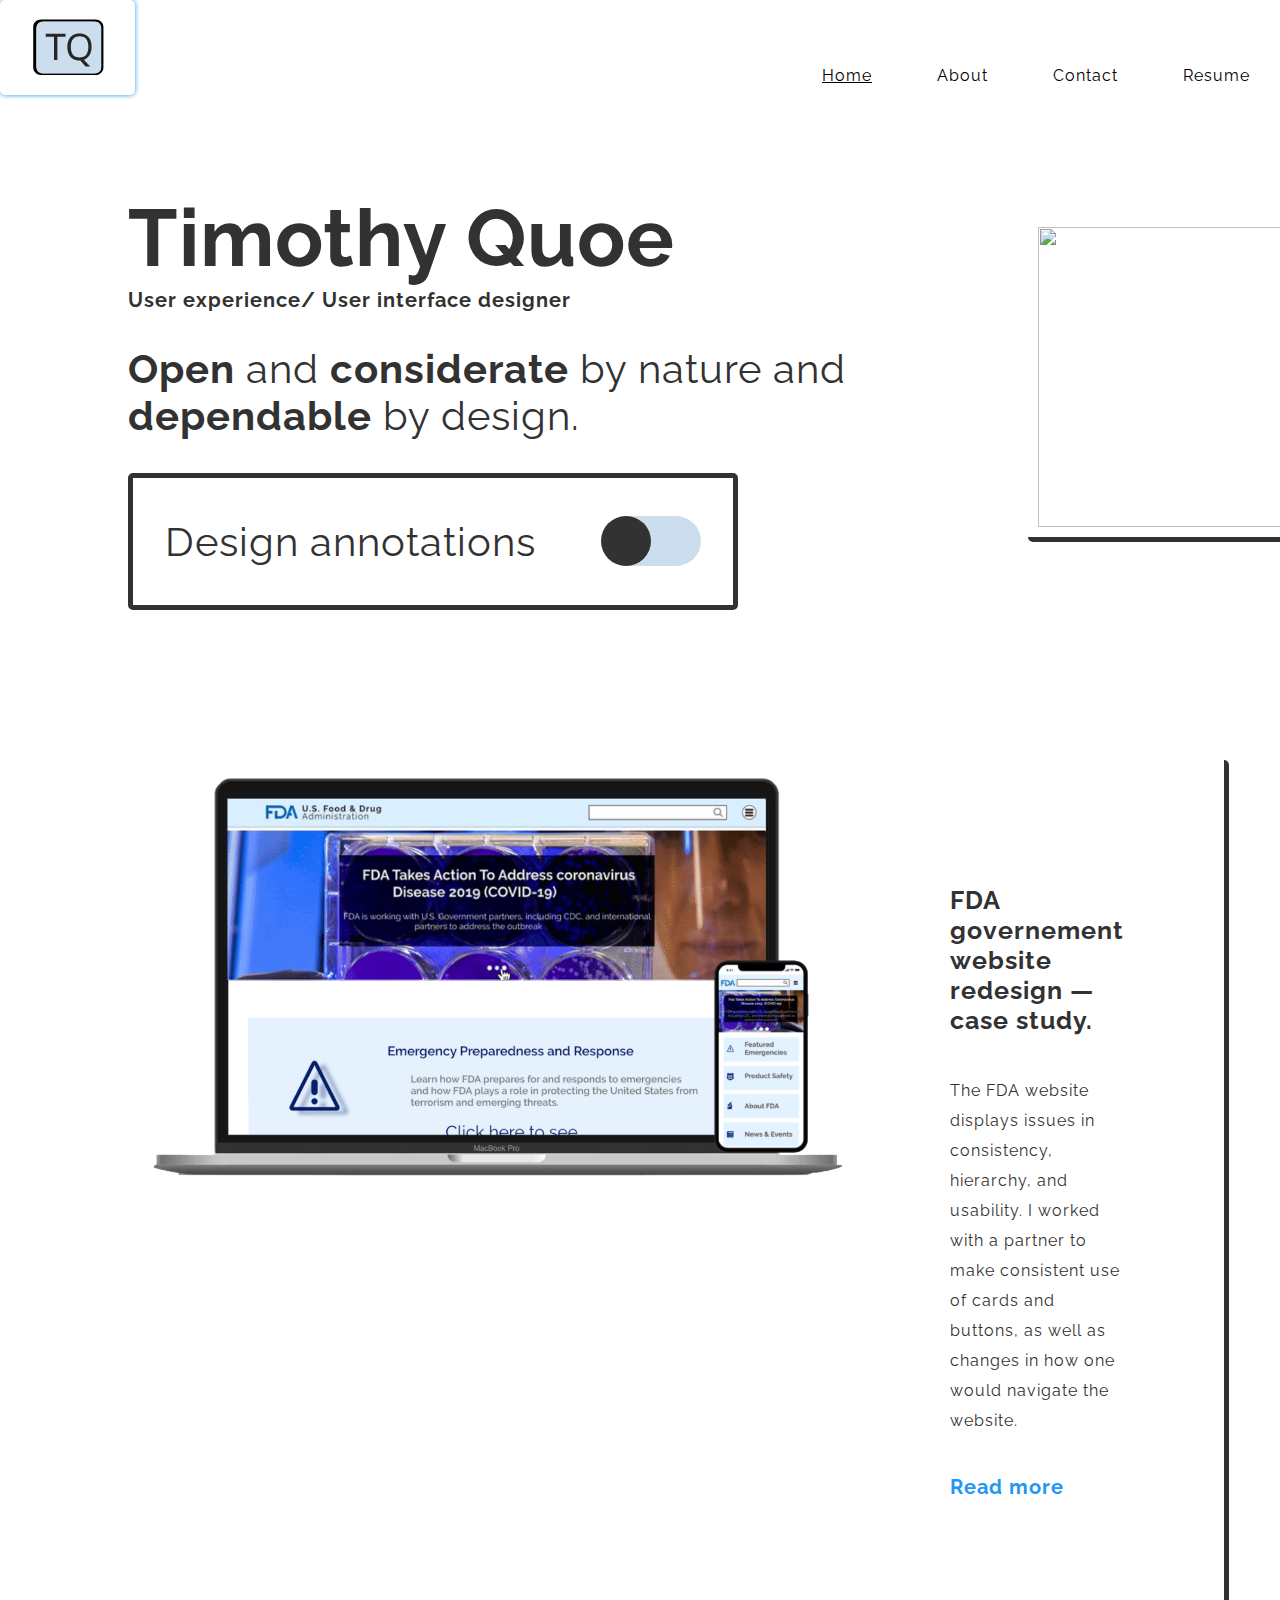
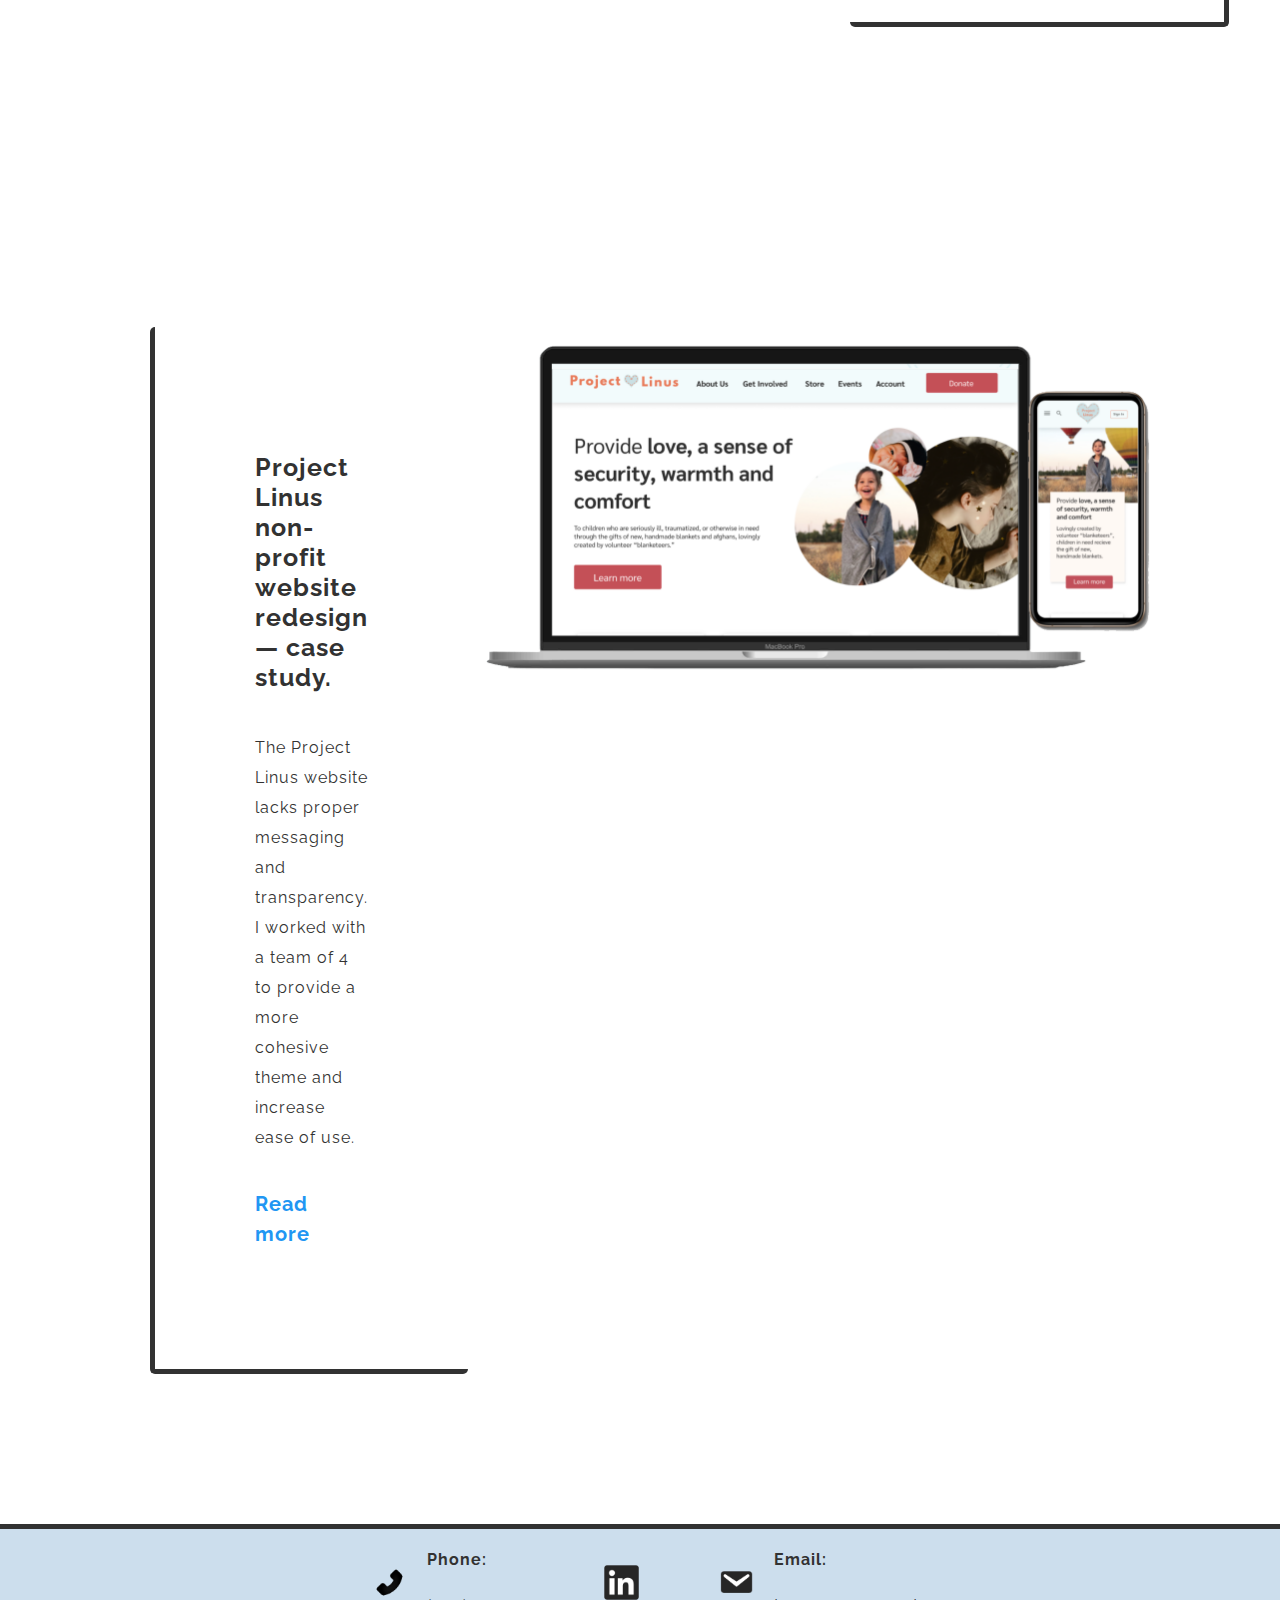
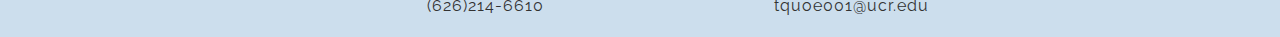
==== index.html @ a44e75f9 "all" ====
<html>

<head>
    <title>Timothy Quoe's portfolio page</title>

    <link href="https://fonts.googleapis.com/css2?family=Raleway&display=swap" rel="stylesheet">

    <link href="https://fonts.googleapis.com/css2?family=Raleway:wght@700&display=swap" rel="stylesheet">



    <link rel="stylesheet" type="text/css" href="css/style.css">

    <script src="https://ajax.googleapis.com/ajax/libs/jquery/3.5.1/jquery.min.js"></script>
</head>

<body>

    <!---Use this to help create annotations: nest elements to target child3-->
    <!--
    <div class="test">
        Content_1
        <div class="test_child1">
            Content_2
            <div class="test_child2">
                Content_3
                <div class="test_child3">
                    Content_4
                </div>
            </div>
        </div>
    </div>
    -->
    <!---Use this to help create annotations-->




    <!--Navigation-->
    <header>
        <nav class="layer_1">
            <div class="layer_2">
                <div class="layer_3">
                    <div class="layer_4_1">
                        <img src="images/Logo.V2svg.svg" id="logo" class="link">

                        <div class="layer_4_2 logo_annotation off on">
                            <p>The logo is placed in the top-left corner to create memorable branding, give easy access to
                            the homepage, and communicates the current website the user is on from a glance (Whitenton, 2016).</p>
                        </div>

                    </div>

                </div>

                <div class="layer_3">
                    <div class="layer_4_1">

                    <ul>
                        <li class="underline"><a href="index.html">Home</a></li>
                        <li><a href="about.html">About</a></li>
                        <li>Contact</li>
                        <li>Resume</li>
                    </ul>

                    <div class="layer_4_2 right off on">
                       <p>A recognizable navigation pattern makes it easier for users to find what they need. The current page is indicated by an underline.</p>
                    </div>

                </div>
                </div>
            </div>
        </nav>
    </header>

    <!--Main-->
    <!--Section 1-->
    <main>
    <section class="hero layer_1">


        <div>
            <div class="layer_3">
                <div class="layer_4_1">
                <h1>Timothy Quoe</h1>
                <h3>User experience/ User interface designer</h3>
                <h2><span class="bold">Open</span> and <span class="bold">considerate</span> by nature and <span
                        class="bold">dependable</span> by design.</h2>
                        <div class="layer_4_2 middle off on">
                            <p>Title, sub-title, and header are sperated by a clear hierarchy.
                            </p>

                            <p>
                                Use of different font weights aid in creating hierarchy, as well as highlight important words to make it easier to parse. Remember to keep font to background contrast high to remain accessible to those with poor vision!</p>
                        </div>
                    </div>
            </div>
            <!--toggle-->
            <div class="layer_3">
                <div class="layer_4_1">
            <div class="toggle_box">
                <p class="annotation_text">Design annotations</p>
                <label class="switch round">
                    <input type="checkbox" id="annotation_toggle" name="annotation_toggle" value="checked">
                    <span class="slider"></span>
                </label>
            </div>

            <div>
                <p class="layer_4_2 bold">Hover above a grey bracket to see why I made each design decision!</p>
            </div>
            <div class="layer_4_2 left off on">
                <p>The annotation toggle is used as the current call to action. As a designer, one needs to communicate design decisions. I wanted to emphasize that importance in my design process.
                </p>
                    <p>It is given a border to draw more attention and a toggle is used to switch between the two different states:
                    </p>
                    <p>1.) The minimalistic default state.</p> 
                    <p>2.) The information rich annotated state.</p>
            </div>

        </div>


            <div class="mobile_only">
                <p>**Want to see what it does? Vist on a desktop or tablet to see!</p>
            </div>

        </div>

            <!--toggle-->
        </div>

        <div class="center layer_3">
            <div class="layer_4_1">     

            <img id=main_photo src="images/main_photo.png">

            <div class="layer_4_2 middle top off on"><p>The picture sends gazes toward my name, priming recognition.</p> <p>It also adds a personal touch and peek into the life of the creator (Nielsen, 2010)!</p></div>

        </div>
        </div>



    </section>
    <!--Section 2-->
    <section class="case_studies">
        <div class="container layer_3">

            <div class="layer_4_1">
                <img class="display_left link" src="images/FDA.png">
                <div class="layer_4_2 img_annotation off on"><p>A large image display of a high fidelity version of the project gives a preview of the project as well as highlight the design. It is placed alongside a summary of the project to give context.</p></div>
            </div>


            <div class="layer_4_1">

            <div class="layer_4_2 bottom on off">
                <p>The content is cut off to indicate that there is more below the fold. This breaks the illusion of completeness (Flaherty, 2016).</p>
            </div>

            <div class="summary border_right">
                <p class="header">FDA governement website redesign — case study.
                </p>
                <p>
                    The FDA website displays issues in consistency, hierarchy, and usability. I worked with a partner to
                    make consistent use of cards and buttons, as well as changes in how one would navigate the website.
                </p>
                <p class="link">
                    Read more
                </p>

            </div>
        </div>
        </div>
        <div class="container tab_top">

            <div class="summary border_left layer_3">
                <p class="header">Project Linus non-profit website redesign — case study.
                </p>
                <p>
                    The Project Linus website lacks proper messaging and transparency. I worked with a team of 4 to
                    provide
                    a more cohesive theme and increase ease of use.
                </p>
                <p class="link">
                    Read more
                </p>
                <div class="layer_4_1">
                <div class="layer_4_2 read_more off on"><p>The read more link is colored blue and bolded to increase its salience as a call to action.</p></div>
            </div>
            </div>
            <div>
                <img class="display_right link" src="images/project_linus.png">
            </div>
        </div>
    </section>
    <!--Footer-->
<div class="layer_3">
    <div class="layer_4_1">

        <div class="layer_4_2 footer_annotation off on">
            <p>During testing a prototype of this portolio page, users expected to find contact information in the footer. This design choice is common and can be seen on other websites (Fessenden, 2019).</p>
        </div>

    </div>
</div>
    <footer>
        
        <div class="container_footer">
            <div>
                <img class="icon" src="images/icons/phone.png">
            </div>
            <div>
                <p class="bold">Phone:</p>
                <p>(626)214-6610</p>
            </div>
        </div>

        <div>
            <img class="icon link linkedin" src="images/icons/linkedin.png">
        </div>

        <div class="container_footer">
            <div>
                <img class="icon" src="images/icons/email.png">
            </div>

            <div>
                <p class="bold">Email:</p>
                <p>tquoe001@ucr.edu</p>
            </div>
        </div>
    </main>

    </footer>


    <script src="https://code.jquery.com/jquery-3.4.1.js"></script>
    <script src="js/index.js"></script>
</body>




</html>
---- css/style.css ----
/*  Test   place for annotations */

/*
.test {
  display: flex;
  width: 100%;
}

.test_child3{
  position: absolute;
  top: 25px;
  left: 25px;
  border: 1px solid red;
  z-index: 10000000;
}

.test_child2{
  position: relative;
  
}

.test_child1{
  display: flex;
  justify-content: center;
  align-items: center;
}

*/
/*  Test   */


/* annotations code */

.layer_1 {
  display: flex;
  width: 100%;
}

.layer_2 {
  display: flex;
  width: 100%;
  justify-content: space-between;

}

.layer_3 {
  position: relative;

}

.layer_4_1 {

}


.off {
  display: none;
}


.layer_4_2 {
  display: none;
  font-weight: bold;
}




.on {
  position: absolute;
  z-index: 10000000;
  border-radius: 5px;
  
  background-color: none;
  font-size: 0;
  border: 5px solid rgb(200, 200, 200);
  border-top: none;
  transition: font-size, .5s;
  transition: background-color, 1s;
  transition: border-top, .5s;
  transition: border, .5s;
  transition: color, .5s;
  transition: width, .5s;

}


.on:hover {
  font-size: medium;
  border: 5px solid #3D82C2;
  border-top: none;
  background-color: #3D82C2;
  color: white;

} 

.logo_annotation:hover {
  width: 200%;
}

.right {
  width: 50%;
  left: 10%;
}

.left {
  height: 20%;
  width: 75%
}


.middle {
  height: 50%;
  width: 10%;
  top: 50%;
  right: -1%;
  border: 5px solid rgb(200, 200, 200);
  border-left: none;

}

.top {
  height: 20%;
  top: 40%;
  right: -15%;
}

.bottom {
  border: 5px solid rgb(200, 200, 200);
  border-bottom: none;
  left: 90%;
  top: 10%;
}

.footer_annotation {
  width: 20%;
  border: 5px solid rgb(200, 200, 200);
  border-bottom: none;
  top: -50px;
}

.read_more {
  width: 10%;
}

.footer_annotation:hover {
  width: 40%
}

.read_more:hover {
  width: 20%;
}

.img_annotation {
 width: 40%;
}

.img_annotation:hover {
  width: 40%;
}

.right:hover {
  width: 80%;
}

.middle:hover {
  height: 70%;
  width: 50%;
}
.top:hover {
  height: 35%;
}

.bottom:hover {
  width: 8%;
  height: 40%;
}

.left:hover {
  height: 125%;
  width: 75%;
}

/*body stuff*/
body {
  font-family: "Raleway", sans-serif;
  min-width: 300px;
  letter-spacing: 1px;
  line-height: 30px;
  color: rgb(50, 50, 50);
  margin: 0 auto;
}

a {
  text-decoration: none;
  color: inherit;
}

a:hover {
  text-decoration: none;
  cursor: pointer;
  cursor: pointer;
  color: blue;
  box-shadow: 0 0 5px #2196f3;
  border-radius: 5px;
}

li {
  display: inline-block;
  padding: 30px;
  padding-top: 45px;
}
.underline {
  text-decoration: underline;
}
#logo {
  padding-top: 10px;
  padding-left: 30px;
  padding-bottom: 10px;
  padding-right: 30px;
  width: 75px;
}

nav {
  color: black;
}
/* hero section */
.hero {
  display: flex;
  width: 75%;
  margin-left: 10%;
  line-height: normal;
  flex-direction: row;
}


.title {
  margin-right: 200px;
  padding-left: 200px;
  padding-right: 200px;
  padding-bottom: 100px;
}

h1 {
  font-size: 80px;
  font-weight: bold;
}

h3 {
  font-size: 20px;
  margin-top: -50px;
}

h2 {
  font-size: 40px;
  font-weight: normal;
  width: 800px;
}

#main_photo {
  width: 300px;
  border-right: rgb(50, 50, 50) solid 5px;
  border-bottom: rgb(50, 50, 50) solid 5px;
  padding: 10px;
  margin-left: 100px;
  margin-top: 80px;
  border-radius: 5px;
}

.toggle_box {
  display: flex;
  justify-content: space-around;
  align-items: center;
  border: rgb(50, 50, 50) solid 5px;
  border-radius: 5px;
  width: 75%;
}

.mobile_only {
  display: none;
  color: red;
  width: 75%;
}

.annotation_text {
  font-size: 40px;
}



/* toggle */
/* The switch - the box around the slider */
.switch {
  position: relative;
  display: inline-block;
  width: 100px;
  height: 50px;
}

/* Hide default HTML checkbox */
.switch input {
  opacity: 0;
  width: 0;
  height: 0;
}

/* The slider */
.slider {
  position: absolute;
  cursor: pointer;
  top: 0;
  left: 0;
  right: 0;
  bottom: 0;
  background-color: #ccdeed;
  -webkit-transition: 0.4s;
  transition: 0.4s;
  border-radius: 50px;
}

.slider:before {
  position: absolute;
  content: "";
  height: 50px;
  width: 50px;
  border-radius: 50px;

  background-color: rgb(50, 50, 50);
  -webkit-transition: 0.4s;
  transition: 0.4s;
}

input:checked + .slider {
  background-color: #2196f3;
}

input:focus + .slider {
  box-shadow: 0 0 5px #2196f3;
}

input:hover + .slider {
  box-shadow: 0 0 5px #2196f3;
}

input:checked + .slider:before {
  -webkit-transform: translateX(50px);
  -ms-transform: translateX(50px);
  transform: translateX(50px);
}

/* case study stuff */

.case_studies {
  display: flex;
  flex-direction: column;
  
}

.container {
  display: flex;

  padding: 150px;
}

.display_left {
  width: 700px;
}

.display_right {
  width: 700px;
}

.header {
  font-weight: bold;
  font-size: 25;
}

.link {
  color: #2196f3;
  font-weight: bold;
  font-size: 20px;
}

.link:hover {
  cursor: pointer;
  color: blue;
  box-shadow: 0 0 5px #2196f3;
  border-radius: 5px;
}

.summary {
  display: flex;
  flex-direction: column;
}

.border_right {
  border-right: rgb(50, 50, 50) solid 5px;
  border-bottom: rgb(50, 50, 50) solid 5px;
  padding: 100px;
  border-radius: 5px;
}

.border_left {
  border-left: rgb(50, 50, 50) solid 5px;
  border-bottom: rgb(50, 50, 50) solid 5px;
  padding: 100px;
  border-radius: 5px;
}
/* footer stuff */

footer {
  background-color: #ccdeed;
  display: flex;
  justify-content: center;
  align-items: center;
  border-top: rgb(50, 50, 50) solid 5px;
}

.icon {
  width: 75px;
}

.linkedin {
  padding-left: 40px;
  padding-right: 40px;
}

.container_footer {
  display: flex;
  align-items: center;
}

.bold {
  font-weight: bold;
}
/*Makes this responsive*/
@media only screen and (max-device-width: 1100px) {
  .hero {
    flex-direction: column;
    justify-content: center;
  }

  .container {
    flex-direction: column;
    justify-content: center;
  }
  .tab_top {
    flex-direction: column-reverse;
  }
  .about {
    flex-direction: column;
    align-items: center;
    
  }
}

@media only screen and (max-device-width: 370px) {
  #logo {
    display: none;
  }
  nav {
    display: flex;
    justify-content: center;
  }
  .hero {
    margin: 0 auto;
  }
  li {
    font-size: 40;
  }

  ul {
    float: none;
  }

  p {
    font-size: 20px;
  }

  .slider {
    background-color: rgb(82, 82, 82);
  }

  .slider:before {
    background-color: rgb(184, 184, 184);
  }
  input:checked + .slider {
    background-color: rgb(82, 82, 82);
  }
  input:focus + .slider {
    box-shadow: 0;
  }

  input:hover + .slider {
    box-shadow: 0;
  }
  .mobile_only {
    display: inline;
  }
  input:checked + .slider:before {
    -webkit-transform: translateX(0px);
    -ms-transform: translateX(0px);
    transform: translateX(0px);
  }
  footer {
    width: 100%;
    flex-direction: column;
    
  }
  .container_footer {
    width: 100%;
  }

}
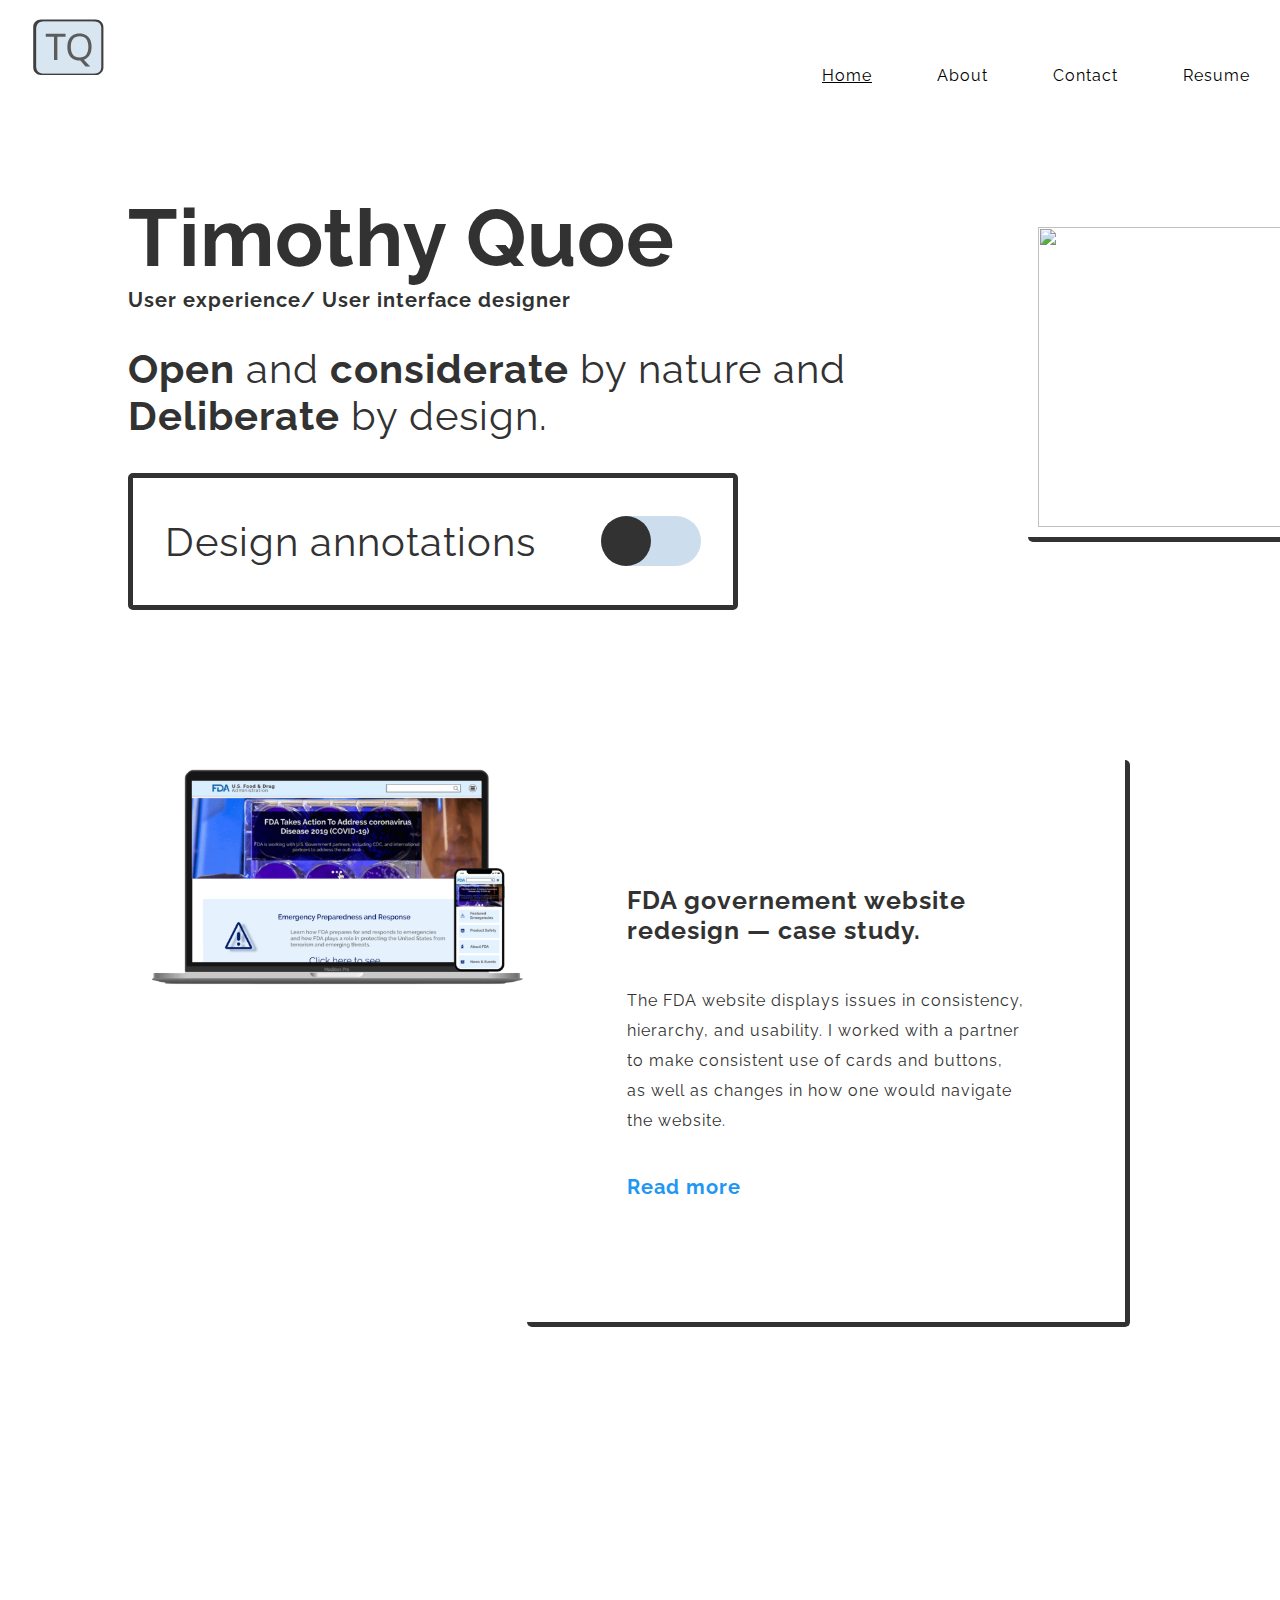
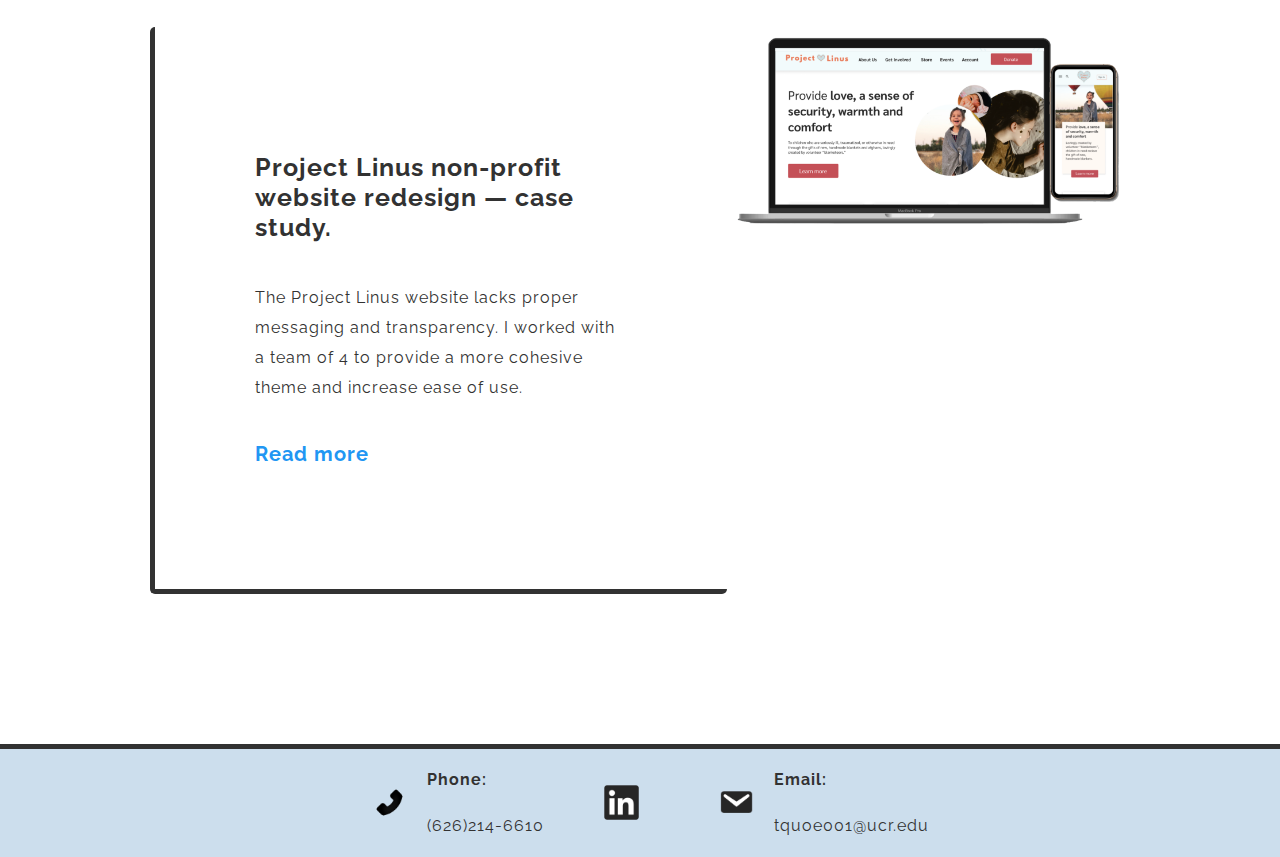
==== commit c68cf25d: "Updated with Javascript" ====
--- a/index.html
+++ b/index.html
@@ -42,32 +42,39 @@
             <div class="layer_2">
                 <div class="layer_3">
                     <div class="layer_4_1">
-                        <img src="images/Logo.V2svg.svg" id="logo" class="link">
+                        
+                        <a href="index.html">
+                            <img src="images/Logo.V2svg.svg" id="logo" >
+                        </a>
+
 
                         <div class="layer_4_2 logo_annotation off on">
-                            <p>The logo is placed in the top-left corner to create memorable branding, give easy access to
-                            the homepage, and communicates the current website the user is on from a glance (Whitenton, 2016).</p>
-                        </div>
-
-                    </div>
-
-                </div>
-
-                <div class="layer_3">
-                    <div class="layer_4_1">
-
-                    <ul>
-                        <li class="underline"><a href="index.html">Home</a></li>
-                        <li><a href="about.html">About</a></li>
-                        <li>Contact</li>
-                        <li>Resume</li>
-                    </ul>
-
-                    <div class="layer_4_2 right off on">
-                       <p>A recognizable navigation pattern makes it easier for users to find what they need. The current page is indicated by an underline.</p>
-                    </div>
-
-                </div>
+                            <p>The logo is placed in the top-left corner to create memorable branding, give easy access
+                                to
+                                the homepage, and communicates the current website the user is on from a glance
+                                (Whitenton, 2016).</p>
+                        </div>
+
+                    </div>
+
+                </div>
+
+                <div class="layer_3">
+                    <div class="layer_4_1">
+
+                        <ul>
+                            <li class="underline"><a href="index.html">Home</a></li>
+                            <li><a href="about.html">About</a></li>
+                            <li>Contact</li>
+                            <li>Resume</li>
+                        </ul>
+
+                        <div class="layer_4_2 right off on">
+                            <p>A recognizable navigation pattern makes it easier for users to find what they need. The
+                                current page is indicated by an underline.</p>
+                        </div>
+
+                    </div>
                 </div>
             </div>
         </nav>
@@ -76,161 +83,184 @@
     <!--Main-->
     <!--Section 1-->
     <main>
-    <section class="hero layer_1">
-
-
-        <div>
-            <div class="layer_3">
-                <div class="layer_4_1">
-                <h1>Timothy Quoe</h1>
-                <h3>User experience/ User interface designer</h3>
-                <h2><span class="bold">Open</span> and <span class="bold">considerate</span> by nature and <span
-                        class="bold">dependable</span> by design.</h2>
+        <section class="hero layer_1">
+
+
+            <div>
+                <div class="layer_3">
+                    <div class="layer_4_1">
+                        <h1>Timothy Quoe</h1>
+                        <h3>User experience/ User interface designer</h3>
+                        <h2><span class="bold">Open</span> and <span class="bold">considerate</span> by nature and <span
+                                class="bold">Deliberate</span> by design.</h2>
                         <div class="layer_4_2 middle off on">
                             <p>Title, sub-title, and header are sperated by a clear hierarchy.
                             </p>
 
                             <p>
-                                Use of different font weights aid in creating hierarchy, as well as highlight important words to make it easier to parse. Remember to keep font to background contrast high to remain accessible to those with poor vision!</p>
-                        </div>
-                    </div>
-            </div>
-            <!--toggle-->
-            <div class="layer_3">
+                                Use of different font weights aid in creating hierarchy, as well as highlight important
+                                words to make it easier to parse. </p>
+
+                            <p>Remember to keep font to background contrast high to remain accessible to those with poor
+                                vision!</p>
+                        </div>
+                    </div>
+                </div>
+                <!--toggle-->
+                <div class="layer_3">
+                    <div class="layer_4_1">
+                        <div class="toggle_box">
+                            <p class="annotation_text">Design annotations</p>
+                            <label class="switch round">
+                                <input type="checkbox" id="annotation_toggle" name="annotation_toggle" value="checked">
+                                <span class="slider"></span>
+                            </label>
+                        </div>
+
+                        <div>
+                            <p class="layer_4_2 bold">Hover above a grey bracket to see why I made each design decision!
+                            </p>
+                        </div>
+                        <div class="layer_4_2 left off on">
+                            <p>The annotation toggle is used as the current call to action. As a designer, one needs to
+                                communicate design decisions. I wanted to emphasize that importance in my design
+                                process.
+                            </p>
+                            <p>It is given a border to draw more attention and a toggle is used to switch between the
+                                two different states:
+                            </p>
+                            <p>1.) The minimalistic default state.</p>
+                            <p>2.) The information rich annotated state.</p>
+                        </div>
+
+                    </div>
+
+
+                    <div class="mobile_only">
+                        <p>**Want to see what it does? Vist on a desktop or tablet to see!</p>
+                    </div>
+
+                </div>
+
+                <!--toggle-->
+            </div>
+
+            <div class="center layer_3">
                 <div class="layer_4_1">
-            <div class="toggle_box">
-                <p class="annotation_text">Design annotations</p>
-                <label class="switch round">
-                    <input type="checkbox" id="annotation_toggle" name="annotation_toggle" value="checked">
-                    <span class="slider"></span>
-                </label>
+
+                    <img id=main_photo src="images/main_photo.png">
+
+                    <div class="layer_4_2 middle top off on">
+                        <p>The picture sends gazes toward my name, priming recognition.</p>
+                        <p>It also adds a personal touch and peek into the life of the creator (Nielsen, 2010)!</p>
+                    </div>
+
+                </div>
+            </div>
+
+
+
+        </section>
+        <!--Section 2-->
+        <section class="case_studies">
+            <div class="container layer_3">
+
+                <div class="layer_4_1">
+                    <img class="link img_display" src="images/FDA.png">
+                    <div class="layer_4_2 img_annotation off on">
+                        <p>A large image display of a high fidelity version of the project gives a preview of the
+                            project as well as highlight the design. It is placed alongside a summary of the project to
+                            give context.</p>
+                    </div>
+                </div>
+
+
+                <div class="layer_4_1">
+
+                    <div class="layer_4_2 bottom on off">
+                        <p>The content is cut off to indicate that there is more below the fold. This breaks the
+                            illusion of completeness (Flaherty, 2016).</p>
+                    </div>
+
+                    <div class="summary border_right">
+                        <p class="header">FDA governement website redesign — case study.
+                        </p>
+                        <p>
+                            The FDA website displays issues in consistency, hierarchy, and usability. I worked with a
+                            partner to
+                            make consistent use of cards and buttons, as well as changes in how one would navigate the
+                            website.
+                        </p>
+                        <p class="link">
+                            Read more
+                        </p>
+
+                    </div>
+                </div>
+            </div>
+            <div class="container tab_top">
+
+                <div class="summary border_left layer_3">
+                    <p class="header">Project Linus non-profit website redesign — case study.
+                    </p>
+                    <p>
+                        The Project Linus website lacks proper messaging and transparency. I worked with a team of 4 to
+                        provide
+                        a more cohesive theme and increase ease of use.
+                    </p>
+                    <p class="link">
+                        Read more
+                    </p>
+                    <div class="layer_4_1">
+                        <div class="layer_4_2 read_more off on">
+                            <p>The read more link is colored blue and bolded to increase its salience as a call to
+                                action.</p>
+                        </div>
+                    </div>
+                </div>
+                <div>
+                    <img class="link img_display" src="images/project_linus.png">
+                </div>
+            </div>
+        </section>
+        <!--Footer-->
+        <div class="layer_3">
+            <div class="layer_4_1">
+
+                <div class="layer_4_2 footer_annotation off on">
+                    <p>During testing a prototype of this portolio page, users expected to find contact information in
+                        the footer. This design choice is common and can be seen on other websites (Fessenden, 2019).
+                    </p>
+                </div>
+
+            </div>
+        </div>
+        <footer>
+
+            <div class="container_footer">
+                <div>
+                    <img class="icon" src="images/icons/phone.png">
+                </div>
+                <div>
+                    <p class="bold">Phone:</p>
+                    <p>(626)214-6610</p>
+                </div>
             </div>
 
             <div>
-                <p class="layer_4_2 bold">Hover above a grey bracket to see why I made each design decision!</p>
-            </div>
-            <div class="layer_4_2 left off on">
-                <p>The annotation toggle is used as the current call to action. As a designer, one needs to communicate design decisions. I wanted to emphasize that importance in my design process.
-                </p>
-                    <p>It is given a border to draw more attention and a toggle is used to switch between the two different states:
-                    </p>
-                    <p>1.) The minimalistic default state.</p> 
-                    <p>2.) The information rich annotated state.</p>
-            </div>
-
-        </div>
-
-
-            <div class="mobile_only">
-                <p>**Want to see what it does? Vist on a desktop or tablet to see!</p>
-            </div>
-
-        </div>
-
-            <!--toggle-->
-        </div>
-
-        <div class="center layer_3">
-            <div class="layer_4_1">     
-
-            <img id=main_photo src="images/main_photo.png">
-
-            <div class="layer_4_2 middle top off on"><p>The picture sends gazes toward my name, priming recognition.</p> <p>It also adds a personal touch and peek into the life of the creator (Nielsen, 2010)!</p></div>
-
-        </div>
-        </div>
-
-
-
-    </section>
-    <!--Section 2-->
-    <section class="case_studies">
-        <div class="container layer_3">
-
-            <div class="layer_4_1">
-                <img class="display_left link" src="images/FDA.png">
-                <div class="layer_4_2 img_annotation off on"><p>A large image display of a high fidelity version of the project gives a preview of the project as well as highlight the design. It is placed alongside a summary of the project to give context.</p></div>
-            </div>
-
-
-            <div class="layer_4_1">
-
-            <div class="layer_4_2 bottom on off">
-                <p>The content is cut off to indicate that there is more below the fold. This breaks the illusion of completeness (Flaherty, 2016).</p>
-            </div>
-
-            <div class="summary border_right">
-                <p class="header">FDA governement website redesign — case study.
-                </p>
-                <p>
-                    The FDA website displays issues in consistency, hierarchy, and usability. I worked with a partner to
-                    make consistent use of cards and buttons, as well as changes in how one would navigate the website.
-                </p>
-                <p class="link">
-                    Read more
-                </p>
-
-            </div>
-        </div>
-        </div>
-        <div class="container tab_top">
-
-            <div class="summary border_left layer_3">
-                <p class="header">Project Linus non-profit website redesign — case study.
-                </p>
-                <p>
-                    The Project Linus website lacks proper messaging and transparency. I worked with a team of 4 to
-                    provide
-                    a more cohesive theme and increase ease of use.
-                </p>
-                <p class="link">
-                    Read more
-                </p>
-                <div class="layer_4_1">
-                <div class="layer_4_2 read_more off on"><p>The read more link is colored blue and bolded to increase its salience as a call to action.</p></div>
-            </div>
-            </div>
-            <div>
-                <img class="display_right link" src="images/project_linus.png">
-            </div>
-        </div>
-    </section>
-    <!--Footer-->
-<div class="layer_3">
-    <div class="layer_4_1">
-
-        <div class="layer_4_2 footer_annotation off on">
-            <p>During testing a prototype of this portolio page, users expected to find contact information in the footer. This design choice is common and can be seen on other websites (Fessenden, 2019).</p>
-        </div>
-
-    </div>
-</div>
-    <footer>
-        
-        <div class="container_footer">
-            <div>
-                <img class="icon" src="images/icons/phone.png">
-            </div>
-            <div>
-                <p class="bold">Phone:</p>
-                <p>(626)214-6610</p>
-            </div>
-        </div>
-
-        <div>
-            <img class="icon link linkedin" src="images/icons/linkedin.png">
-        </div>
-
-        <div class="container_footer">
-            <div>
-                <img class="icon" src="images/icons/email.png">
-            </div>
-
-            <div>
-                <p class="bold">Email:</p>
-                <p>tquoe001@ucr.edu</p>
-            </div>
-        </div>
+                <img class="icon link linkedin" src="images/icons/linkedin.png">
+            </div>
+
+            <div class="container_footer">
+                <div>
+                    <img class="icon" src="images/icons/email.png">
+                </div>
+
+                <div>
+                    <p class="bold">Email:</p>
+                    <p>tquoe001@ucr.edu</p>
+                </div>
+            </div>
     </main>
 
     </footer>
--- a/css/style.css
+++ b/css/style.css
@@ -70,7 +70,7 @@
 
 .on {
   position: absolute;
-  z-index: 10000000;
+  z-index: 10;
   border-radius: 5px;
   
   background-color: none;
@@ -93,6 +93,7 @@
   border-top: none;
   background-color: #3D82C2;
   color: white;
+  z-index: 100;
 
 } 
 
@@ -130,7 +131,7 @@
 .bottom {
   border: 5px solid rgb(200, 200, 200);
   border-bottom: none;
-  left: 90%;
+  left: 85%;
   top: 10%;
 }
 
@@ -150,7 +151,7 @@
 }
 
 .read_more:hover {
-  width: 20%;
+  width: 30%;
 }
 
 .img_annotation {
@@ -166,7 +167,7 @@
 }
 
 .middle:hover {
-  height: 70%;
+  height: 80%;
   width: 50%;
 }
 .top:hover {
@@ -174,8 +175,8 @@
 }
 
 .bottom:hover {
-  width: 8%;
-  height: 40%;
+  width: 10%;
+  height: 35%;
 }
 
 .left:hover {
@@ -201,10 +202,15 @@
 a:hover {
   text-decoration: none;
   cursor: pointer;
-  cursor: pointer;
-  color: blue;
-  box-shadow: 0 0 5px #2196f3;
-  border-radius: 5px;
+  color: #1956d8;
+  
+}
+
+a:active {
+
+  opacity: 50%;
+
+
 }
 
 li {
@@ -221,7 +227,16 @@
   padding-bottom: 10px;
   padding-right: 30px;
   width: 75px;
-}
+  transition: opacity .4s;
+
+}
+
+#logo:hover {
+  opacity: 75% ;
+
+}
+
+
 
 nav {
   color: black;
@@ -342,6 +357,7 @@
 
 input:hover + .slider {
   box-shadow: 0 0 5px #2196f3;
+  opacity: 75%;
 }
 
 input:checked + .slider:before {
@@ -355,7 +371,7 @@
 .case_studies {
   display: flex;
   flex-direction: column;
-  
+  width: 100%;
 }
 
 .container {
@@ -364,13 +380,16 @@
   padding: 150px;
 }
 
-.display_left {
-  width: 700px;
-}
-
-.display_right {
-  width: 700px;
-}
+
+.img_display {
+  width: 100%;
+  transition: opacity .4s;
+}
+
+.img_display:hover {
+  opacity: 75%;
+}
+
 
 .header {
   font-weight: bold;
@@ -384,11 +403,19 @@
 }
 
 .link:hover {
+  text-decoration: none;
   cursor: pointer;
-  color: blue;
-  box-shadow: 0 0 5px #2196f3;
-  border-radius: 5px;
-}
+  color: #1956d8;
+  
+}
+
+.link:active {
+
+  opacity: 50%;
+
+}
+
+
 
 .summary {
   display: flex;
@@ -425,6 +452,11 @@
 .linkedin {
   padding-left: 40px;
   padding-right: 40px;
+  transition: opacity .4s;
+}
+
+.linkedin:hover {
+  opacity: 75%;
 }
 
 .container_footer {
